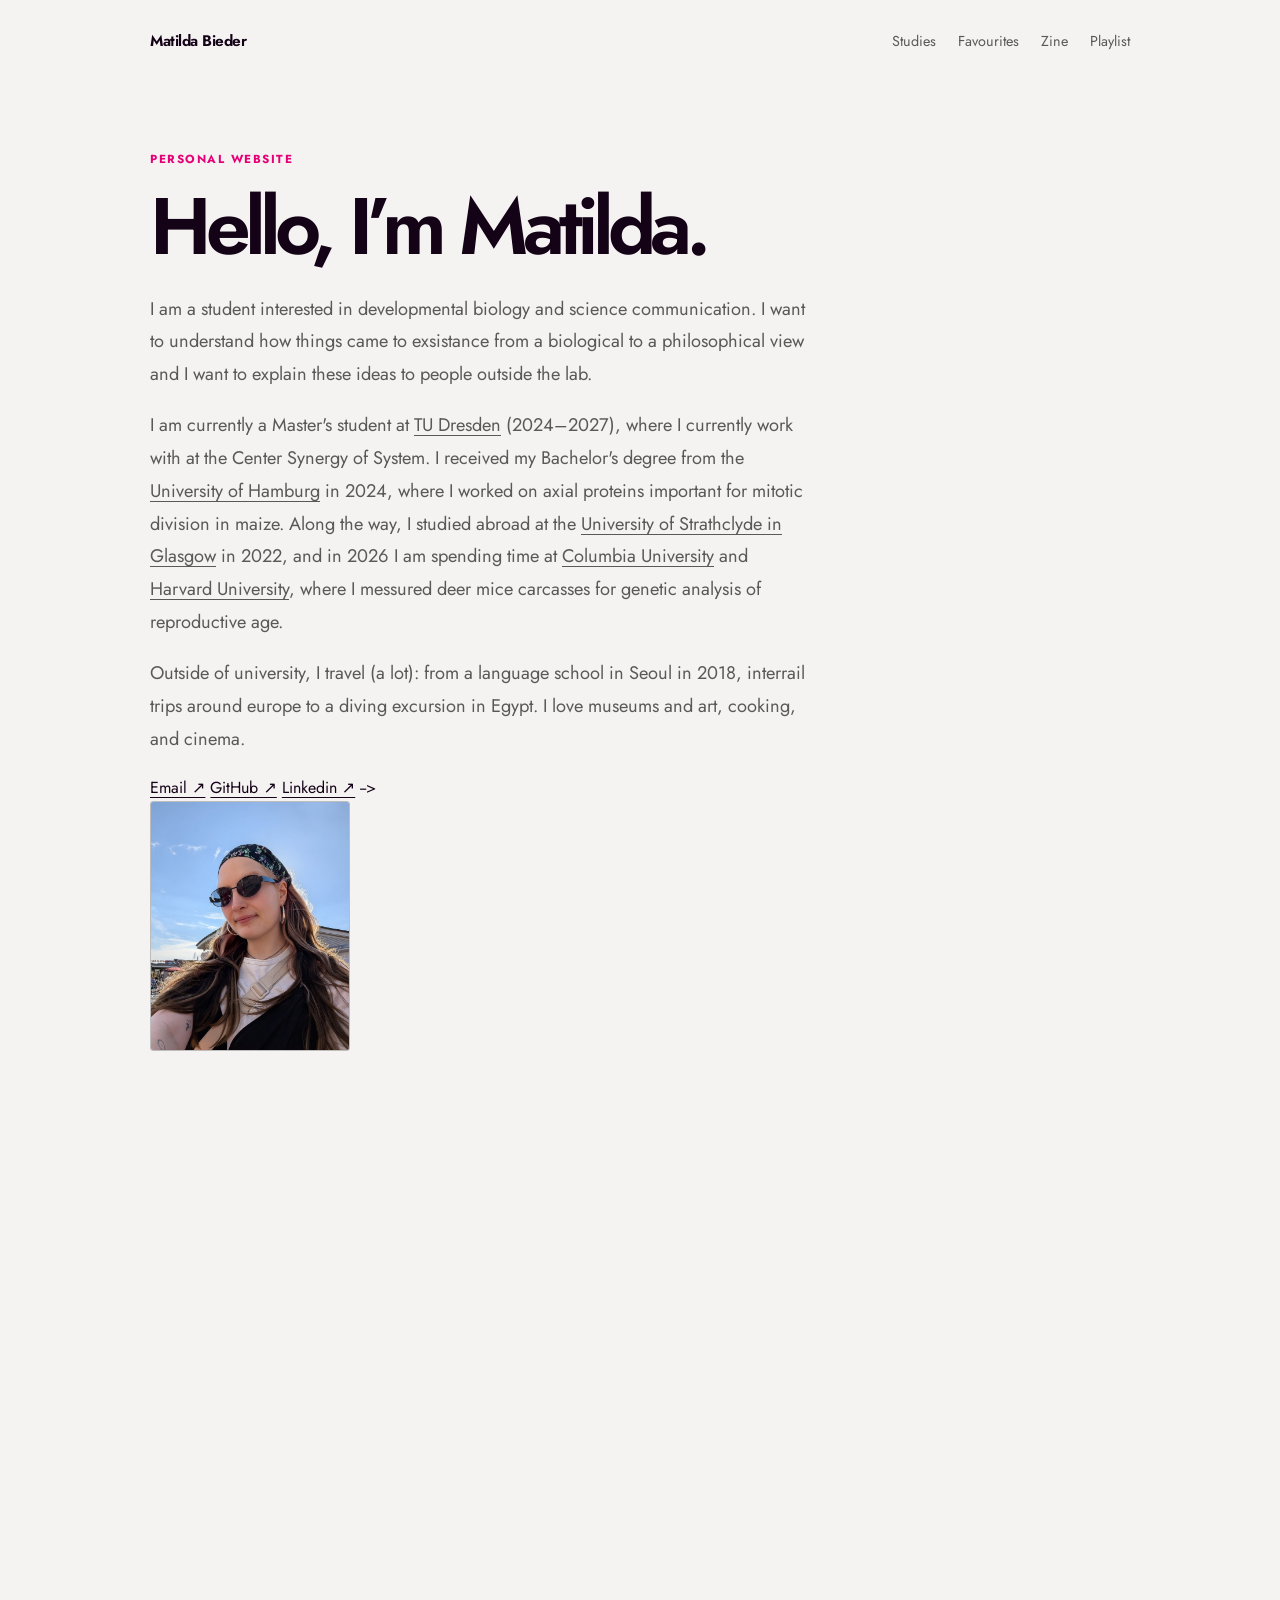
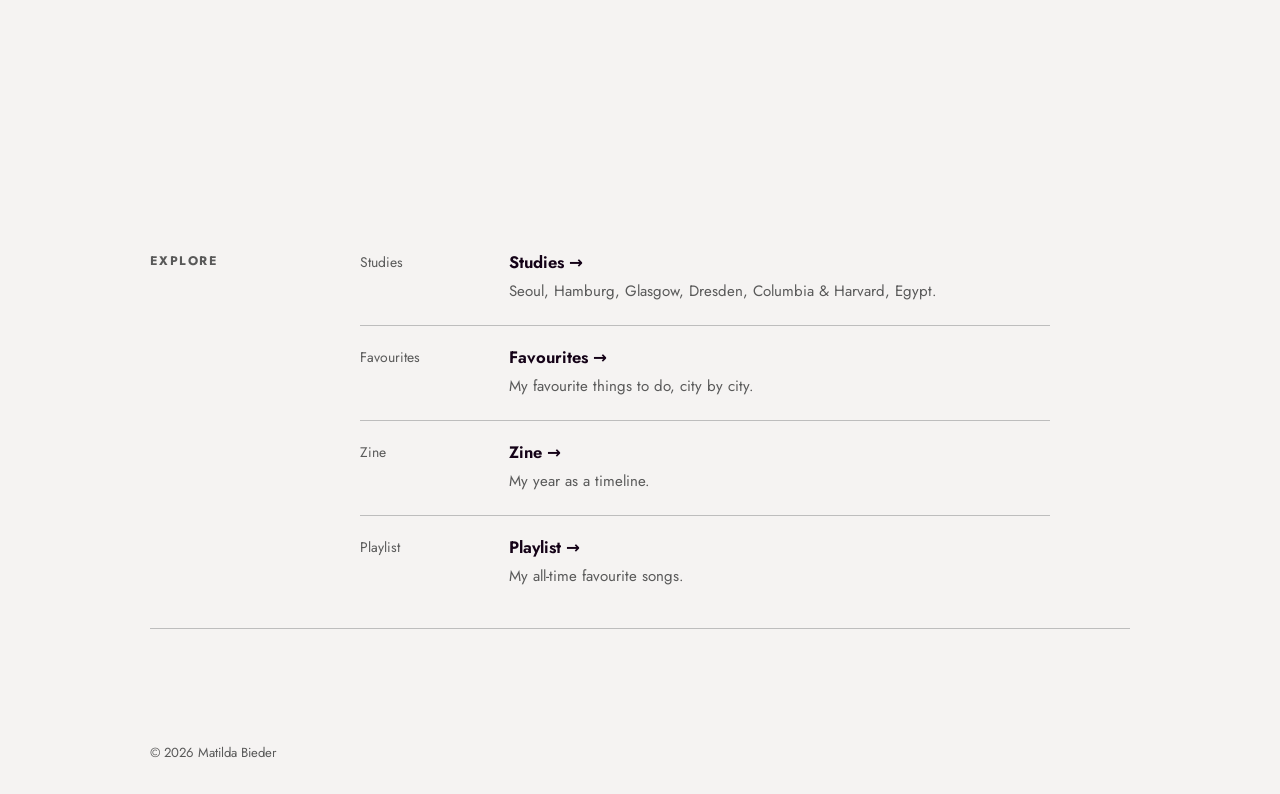
==== index.html @ f721599d "Lets try again" ====
<!doctype html>
<html lang="en">
<head>
  <meta charset="utf-8">
  <meta name="viewport" content="width=device-width, initial-scale=1">
  <meta name="description" content="Matilda Bieder – student interested in developmental biology and science communication.">
  <title>Matilda Bieder</title>
  <link rel="stylesheet" href="style.css">
</head>
<body>
  <header>
    <div class="wrap nav">
      <a class="brand" href="index.html">Matilda Bieder</a>
      <nav aria-label="Main navigation">
        <a href="studies.html">Studies</a>
        <a href="favourites.html">Favourites</a>
        <a href="zine.html">Zine</a>
        <a href="playlist.html">Playlist</a>
      </nav>
    </div>
  </header>

  <main class="wrap">
    <div class="hero">
      <div>
        <div class="eyebrow">Personal website</div>
        <h1>Hello, I’m Matilda.</h1>
            <p class="intro">
              I am a student interested in developmental biology and science communication.
              I want to understand how things came to exsistance from a biological to a philosophical view and I want to explain these ideas to people outside the lab.
            </p>
            
            <p class="intro">
              I am currently a Master's student at <a href="https://tu-dresden.de">TU Dresden</a> (2024–2027),
              where I currently work with at the Center Synergy of System. I received my Bachelor's degree from the
              <a href="https://www.uni-hamburg.de">University of Hamburg</a> in 2024, where I worked on axial proteins important for mitotic division in maize.
              Along the way, I studied abroad at the <a href="https://www.strath.ac.uk">University of Strathclyde in Glasgow</a> in 2022,
              and in 2026 I am spending time at <a href="https://www.columbia.edu">Columbia University</a>
              and <a href="https://www.harvard.edu">Harvard University</a>, where I messured deer mice carcasses for genetic analysis of reproductive age.
            </p>
                     <p class="intro">
              Outside of university, I travel (a lot): from a language school in Seoul in 2018, interrail trips around europe to a
              diving excursion in Egypt. I love museums and art, cooking, and cinema. 
            </p>
          <a href="mailto:matilda.de">Email ↗</a>
          <a href="https://github.com/matildamdb">GitHub ↗</a>
          <a href="https://github.com/matildamdb">Linkedin ↗</a>
          -->
        </div>
      </div>
        <div class="portrait">
        <img src="picture/Matilda/Matilda_Bieder_selfie_1.jpg" alt="Selfie of Matilda">
      </div>
    </div>

<div style="height:50rem"></div>

    <section>
      <div class="section-head">
        <h2>Explore</h2>
        <div class="section-body">
        <div class="item">
          <div class="date">Studies</div>
          <div>
            <h3><a href="studies.html">Studies →</a></h3>
            <p>Seoul, Hamburg, Glasgow, Dresden, Columbia &amp; Harvard, Egypt.</p>
          </div>
        </div>
        <div class="item">
          <div class="date">Favourites</div>
          <div>
            <h3><a href="favourites.html">Favourites →</a></h3>
            <p>My favourite things to do, city by city.</p>
          </div>
        </div>
        <div class="item">
          <div class="date">Zine</div>
          <div>
            <h3><a href="zine.html">Zine →</a></h3>
            <p>My year as a timeline.</p>
          </div>
        </div>
        <div class="item">
          <div class="date">Playlist</div>
          <div>
            <h3><a href="playlist.html">Playlist →</a></h3>
            <p>My all-time favourite songs.</p>
          </div>
        </div>
        </div>
      </div>
    </section>
  </main>

  <footer>
    <div class="wrap footer-inner">
      <span>© <span id="year">2026</span> Matilda Bieder</span>
    </div>
  </footer>
  <script>document.getElementById("year").textContent = new Date().getFullYear();</script>
</body>
</html>
---- style.css ----
@import url("https://fonts.googleapis.com/css2?family=Jost:wght@400..700&display=swap");

/* ---------- Basis ---------- */
:root{--paper:#f5f3f2;--ink:#140217;--muted:#595959;--line:#bdbdbd;--accent:#e60077;--max:980px}
*{box-sizing:border-box}
html{scroll-behavior:smooth}
body{margin:0;background:var(--paper);color:var(--ink);font:16px/1.7 Jost,system-ui,sans-serif;-webkit-font-smoothing:antialiased}
a{color:inherit;text-underline-offset:4px}
a:hover{color:var(--accent)}
.wrap{width:min(var(--max),calc(100% - 44px));margin:0 auto}
main{padding:76px 0 90px}

/* ---------- Kopfzeile & Navigation ---------- */
header{padding:28px 0 20px}
.nav{display:flex;justify-content:space-between;align-items:center;gap:24px}
.brand{font-size:.96rem;font-weight:650;letter-spacing:-.03em;text-decoration:none}
nav{display:flex;gap:22px;flex-wrap:wrap}
nav a{color:var(--muted);font-size:.9rem;text-decoration:none}
nav a:hover,nav a[aria-current="page"]{color:var(--ink)}
nav a[aria-current="page"]{border-bottom:1px solid var(--ink);padding-bottom:2px}

/* ---------- Startseite ---------- */
.hero{display:grid;grid-template-columns:minmax(0,1fr) 210px;gap:3rem;align-items:start}
.eyebrow{color:var(--accent);text-transform:uppercase;letter-spacing:.13em;font-size:.73rem;font-weight:700}
h1{font-size:clamp(2.7rem,7vw,5rem);letter-spacing:-.075em;line-height:1.02;font-weight:620;margin:16px 0 25px;max-width:720px}
h1.page{font-size:clamp(2.2rem,5vw,3.4rem);margin:0 0 50px}
.intro{font-size:1.14rem;line-height:1.8;color:var(--muted);max-width:660px}
.links{display:flex;gap:18px;flex-wrap:wrap;margin-top:25px;font-size:.92rem}
.links a{text-decoration:none;border-bottom:1px solid var(--line);padding-bottom:3px}
.portrait{width:200px;height:250px;border:1px solid var(--line);border-radius:3px;overflow:hidden}
.portrait img{width:100%;height:100%;object-fit:cover;display:block}

/* ---------- Bereiche & Einträge ---------- */
section{margin-top:64px}
section:first-of-type{margin-top:0}
.section-head{display:grid;grid-template-columns:180px minmax(0,1fr);gap:30px;padding-bottom:18px;border-bottom:1px solid var(--line)}
h2{margin:0;font-size:.78rem;text-transform:uppercase;letter-spacing:.12em;color:var(--muted);font-weight:700}
.section-body{max-width:690px}
.section-body>p:first-child{margin-top:0}

.item{display:grid;grid-template-columns:125px 1fr;gap:24px;padding:20px 0;border-bottom:1px solid var(--line)}
.item:first-of-type{padding-top:0}
.item:last-child{border-bottom:0}
.item h3{font-size:1.04rem;line-height:1.4;margin:0 0 5px;font-weight:650}
.item h3 a{text-decoration:none}
.item p{margin:0;color:var(--muted);font-size:.94rem}
.date{color:var(--muted);font-size:.87rem}
.tag{display:inline-block;border:1px solid var(--line);border-radius:999px;padding:3px 9px;color:var(--muted);font-size:.76rem;margin:10px 5px 0 0}

/* ---------- Zine-Timeline ---------- */
.timeline{border-left:1px solid var(--line);padding-left:16px;margin-left:4px}
.timeline .item{position:relative}
.timeline .item::before{content:"";position:absolute;left:-17px;top:30px;width:7px;height:7px;border-radius:50%;background:var(--accent)}
.timeline .item:first-of-type::before{top:10px}

/* ---------- Sonstiges ---------- */
iframe{width:100%;border:0;border-radius:12px}
code{font-size:.88em;background:rgba(0,0,0,.06);padding:1px 5px;border-radius:3px}
footer{padding:23px 0 30px;color:var(--muted);font-size:.82rem}
.footer-inner{display:flex;justify-content:space-between;gap:16px;flex-wrap:wrap}

/* ---------- Handy ---------- */
@media (max-width:680px){
  .wrap{width:min(100% - 32px,var(--max))}
  main{padding:48px 0 64px}
  header{padding-top:20px}
  .nav{flex-direction:column;align-items:flex-start;gap:12px}
  nav{gap:15px}
  .hero{grid-template-columns:1fr;gap:28px}
  .portrait{width:160px;height:200px}
  .section-head,.item{grid-template-columns:1fr;gap:12px}
  .item{gap:4px}
  .timeline .item::before{top:12px}
  .timeline .item:first-of-type::before{top:-6px}
  h1{font-size:clamp(2.8rem,15vw,4.3rem)}
}
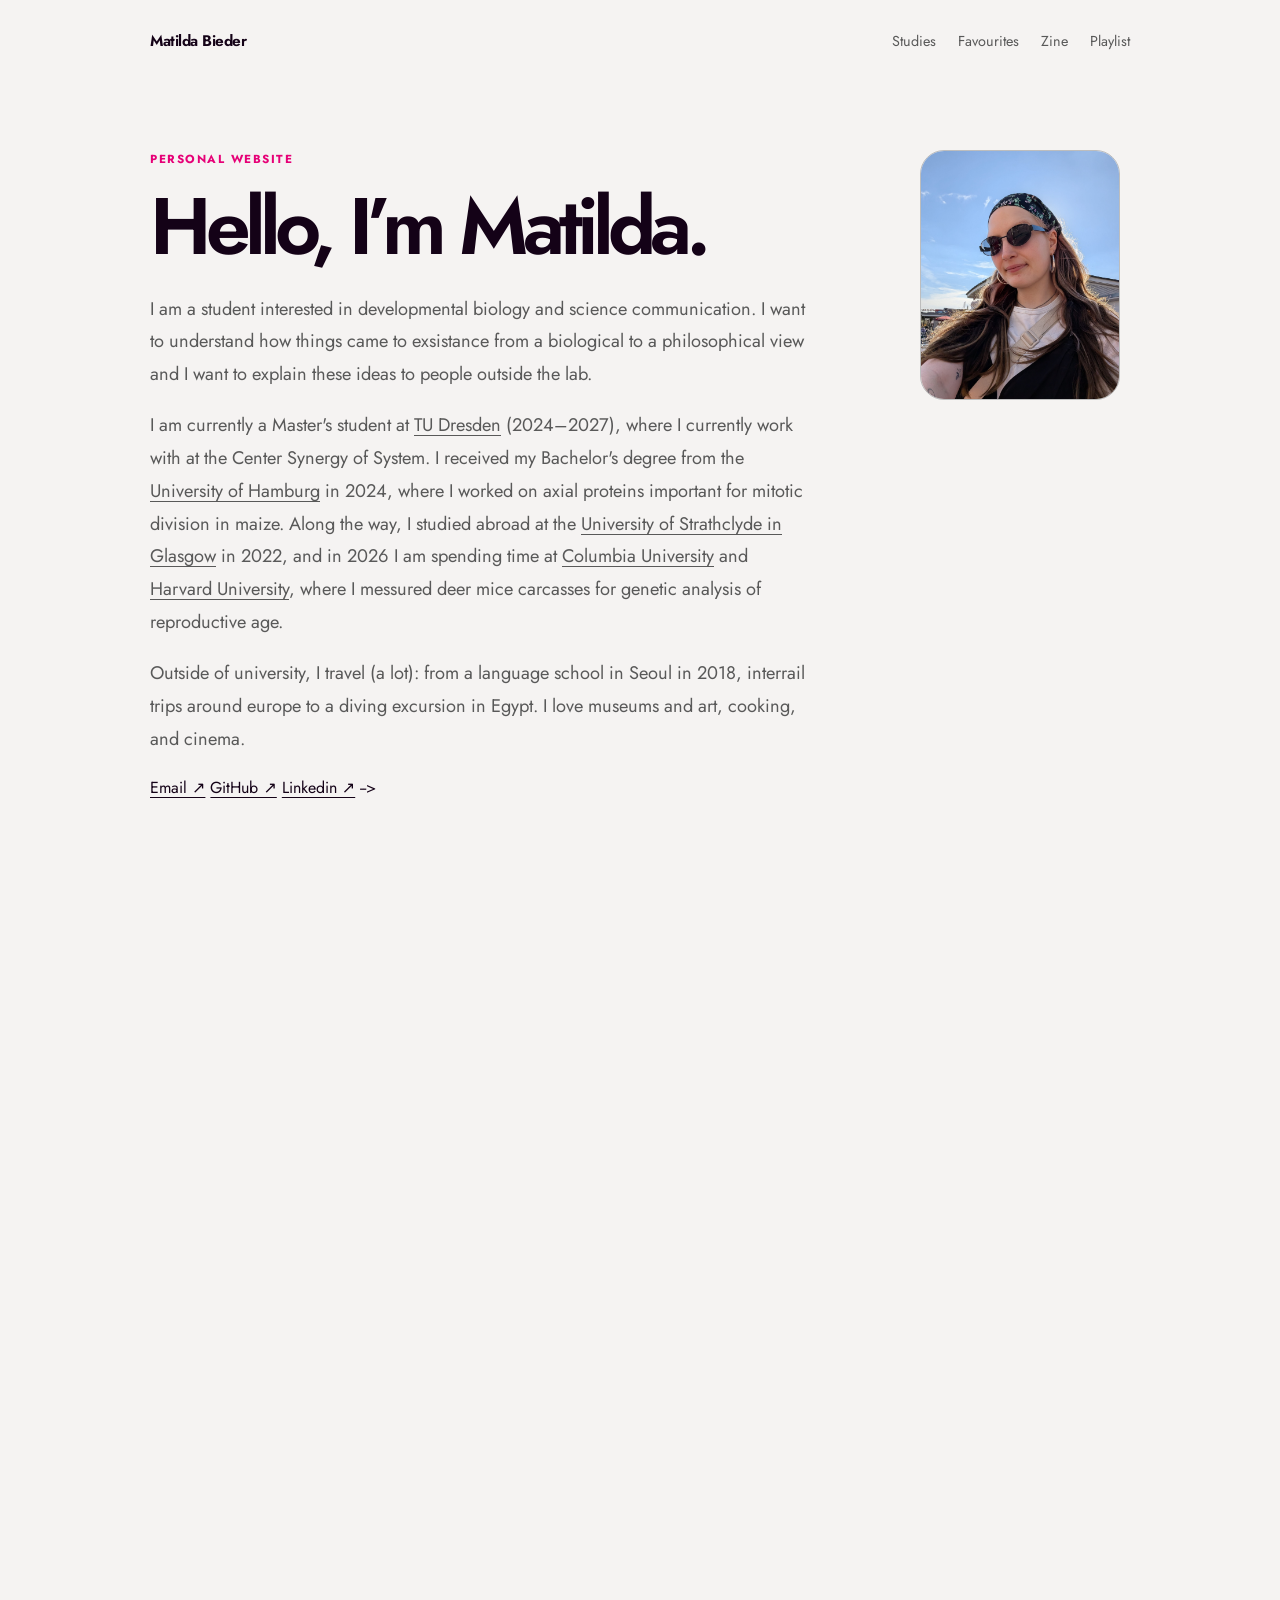
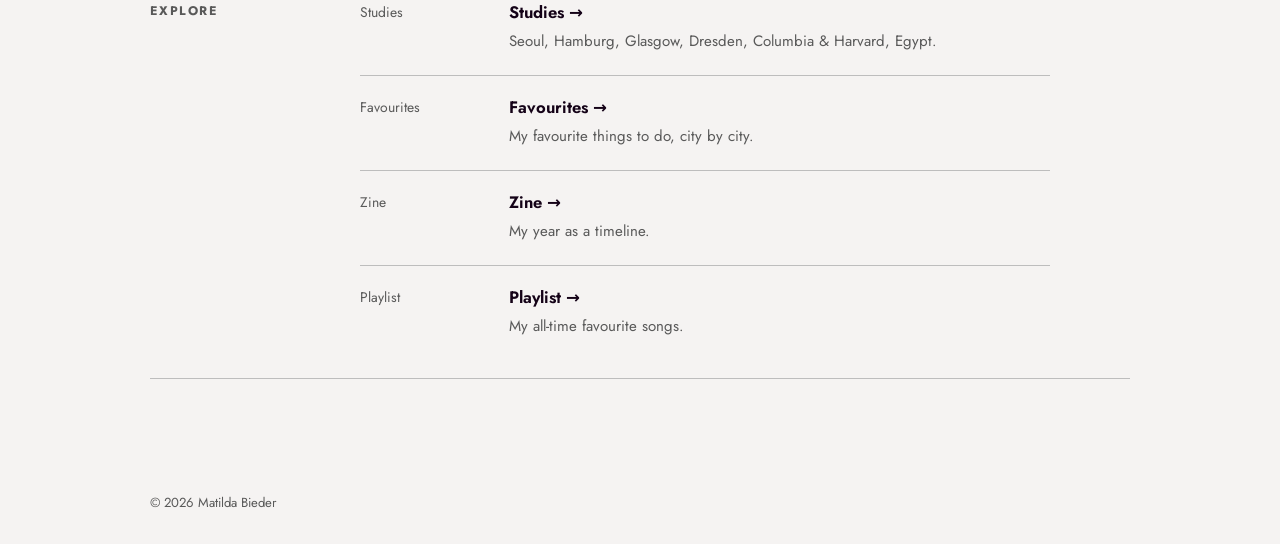
==== commit 40040015: "bild" ====
--- a/index.html
+++ b/index.html
@@ -47,7 +47,6 @@
           <a href="https://github.com/matildamdb">Linkedin ↗</a>
           -->
         </div>
-      </div>
         <div class="portrait">
         <img src="picture/Matilda/Matilda_Bieder_selfie_1.jpg" alt="Selfie of Matilda">
       </div>
--- a/style.css
+++ b/style.css
@@ -27,7 +27,7 @@
 .intro{font-size:1.14rem;line-height:1.8;color:var(--muted);max-width:660px}
 .links{display:flex;gap:18px;flex-wrap:wrap;margin-top:25px;font-size:.92rem}
 .links a{text-decoration:none;border-bottom:1px solid var(--line);padding-bottom:3px}
-.portrait{width:200px;height:250px;border:1px solid var(--line);border-radius:3px;overflow:hidden}
+.portrait{width:200px;height:250px;border:1px solid var(--line);border-radius:24px;overflow:hidden}
 .portrait img{width:100%;height:100%;object-fit:cover;display:block}
 
 /* ---------- Bereiche & Einträge ---------- */
@@ -54,7 +54,7 @@
 .timeline .item:first-of-type::before{top:10px}
 
 /* ---------- Sonstiges ---------- */
-iframe{width:100%;border:0;border-radius:12px}
+iframe{width:100%;border:0;border-radius:24px}
 code{font-size:.88em;background:rgba(0,0,0,.06);padding:1px 5px;border-radius:3px}
 footer{padding:23px 0 30px;color:var(--muted);font-size:.82rem}
 .footer-inner{display:flex;justify-content:space-between;gap:16px;flex-wrap:wrap}
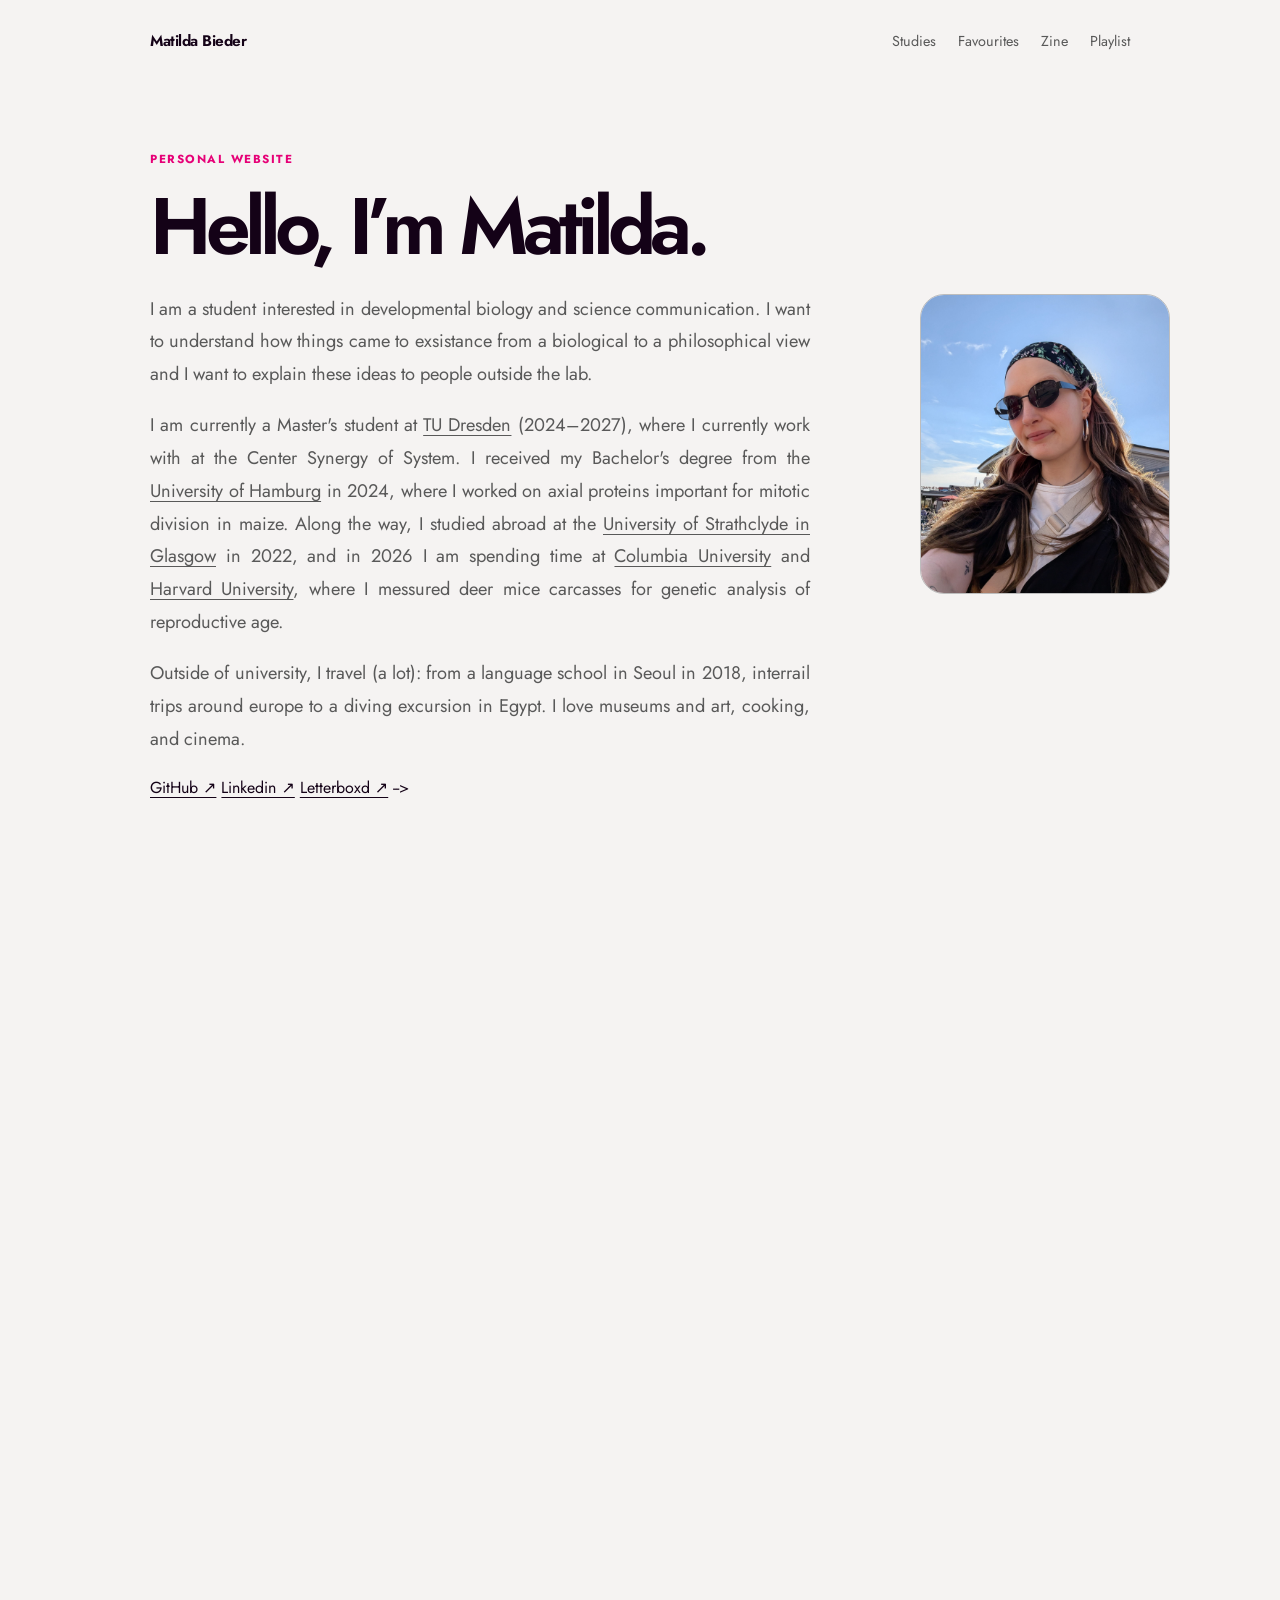
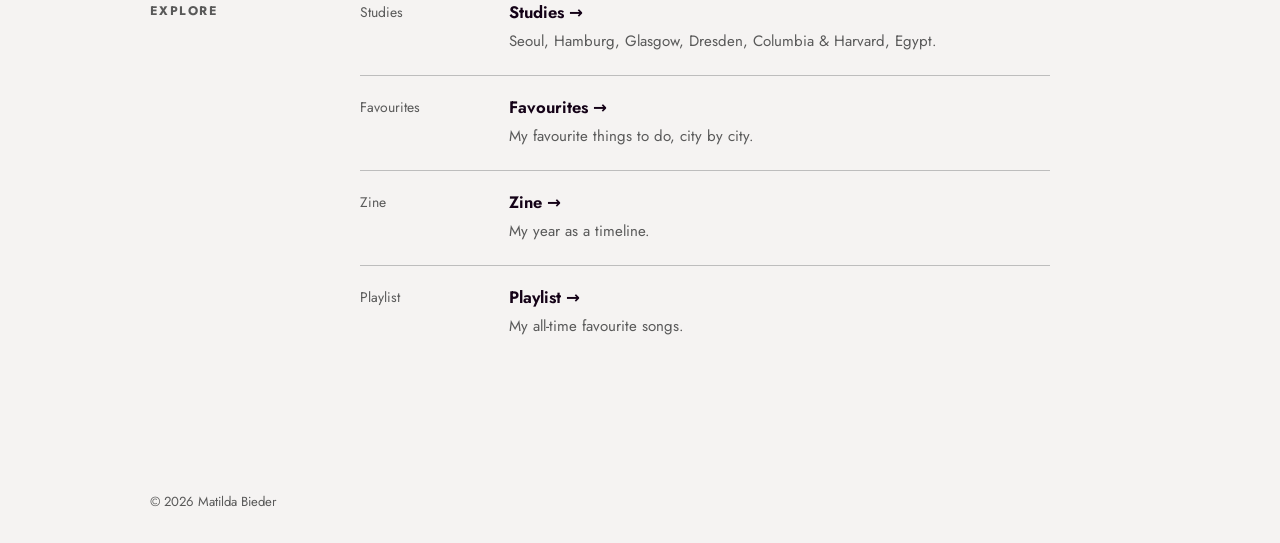
==== commit 07b73ea3: "more changes" ====
--- a/index.html
+++ b/index.html
@@ -42,9 +42,10 @@
               Outside of university, I travel (a lot): from a language school in Seoul in 2018, interrail trips around europe to a
               diving excursion in Egypt. I love museums and art, cooking, and cinema. 
             </p>
-          <a href="mailto:matilda.de">Email ↗</a>
+          <!-- <a href="mailto:matilda.de">Email ↗</a> -->
           <a href="https://github.com/matildamdb">GitHub ↗</a>
-          <a href="https://github.com/matildamdb">Linkedin ↗</a>
+          <a href="https://www.linkedin.com/in/matilda-bieder-97435a254">Linkedin ↗</a>
+          <a href="https://letterboxd.com/matildamdb/">Letterboxd ↗</a>
           -->
         </div>
         <div class="portrait">
--- a/style.css
+++ b/style.css
@@ -1,14 +1,26 @@
-@import url("https://fonts.googleapis.com/css2?family=Jost:wght@400..700&display=swap");
+@font-face{
+  font-family:"Jost";
+  src:url("fonts/Jost-VariableFont_wght.ttf") format("truetype");
+  font-weight:100 900;
+  font-style:normal;
+  font-display:swap;
+}
 
 /* ---------- Basis ---------- */
 :root{--paper:#f5f3f2;--ink:#140217;--muted:#595959;--line:#bdbdbd;--accent:#e60077;--max:980px}
 *{box-sizing:border-box}
 html{scroll-behavior:smooth}
+html{scrollbar-width:thin;scrollbar-color:var(--ink) transparent}
+::-webkit-scrollbar{width:6px;height:6px}
+::-webkit-scrollbar-track{background:transparent}
+::-webkit-scrollbar-thumb{background:var(--ink);border-radius:3px}
+
 body{margin:0;background:var(--paper);color:var(--ink);font:16px/1.7 Jost,system-ui,sans-serif;-webkit-font-smoothing:antialiased}
 a{color:inherit;text-underline-offset:4px}
 a:hover{color:var(--accent)}
 .wrap{width:min(var(--max),calc(100% - 44px));margin:0 auto}
 main{padding:76px 0 90px}
+p{text-align:justify;hyphens:auto}
 
 /* ---------- Kopfzeile & Navigation ---------- */
 header{padding:28px 0 20px}
@@ -27,7 +39,7 @@
 .intro{font-size:1.14rem;line-height:1.8;color:var(--muted);max-width:660px}
 .links{display:flex;gap:18px;flex-wrap:wrap;margin-top:25px;font-size:.92rem}
 .links a{text-decoration:none;border-bottom:1px solid var(--line);padding-bottom:3px}
-.portrait{width:200px;height:250px;border:1px solid var(--line);border-radius:24px;overflow:hidden}
+.portrait{width:250px;height:300px;border:1px solid var(--line);border-radius:24px;overflow:hidden; margin-top: 9rem; margin-bottom: 3rem}
 .portrait img{width:100%;height:100%;object-fit:cover;display:block}
 
 /* ---------- Bereiche & Einträge ---------- */
@@ -37,6 +49,7 @@
 h2{margin:0;font-size:.78rem;text-transform:uppercase;letter-spacing:.12em;color:var(--muted);font-weight:700}
 .section-body{max-width:690px}
 .section-body>p:first-child{margin-top:0}
+.section-head{border-bottom:0}
 
 .item{display:grid;grid-template-columns:125px 1fr;gap:24px;padding:20px 0;border-bottom:1px solid var(--line)}
 .item:first-of-type{padding-top:0}
@@ -46,6 +59,7 @@
 .item p{margin:0;color:var(--muted);font-size:.94rem}
 .date{color:var(--muted);font-size:.87rem}
 .tag{display:inline-block;border:1px solid var(--line);border-radius:999px;padding:3px 9px;color:var(--muted);font-size:.76rem;margin:10px 5px 0 0}
+.header-img{width:100%;height:100%;object-fit:cover;display:block;margin-bottom:3rem;border-radius:24px}
 
 /* ---------- Zine-Timeline ---------- */
 .timeline{border-left:1px solid var(--line);padding-left:16px;margin-left:4px}
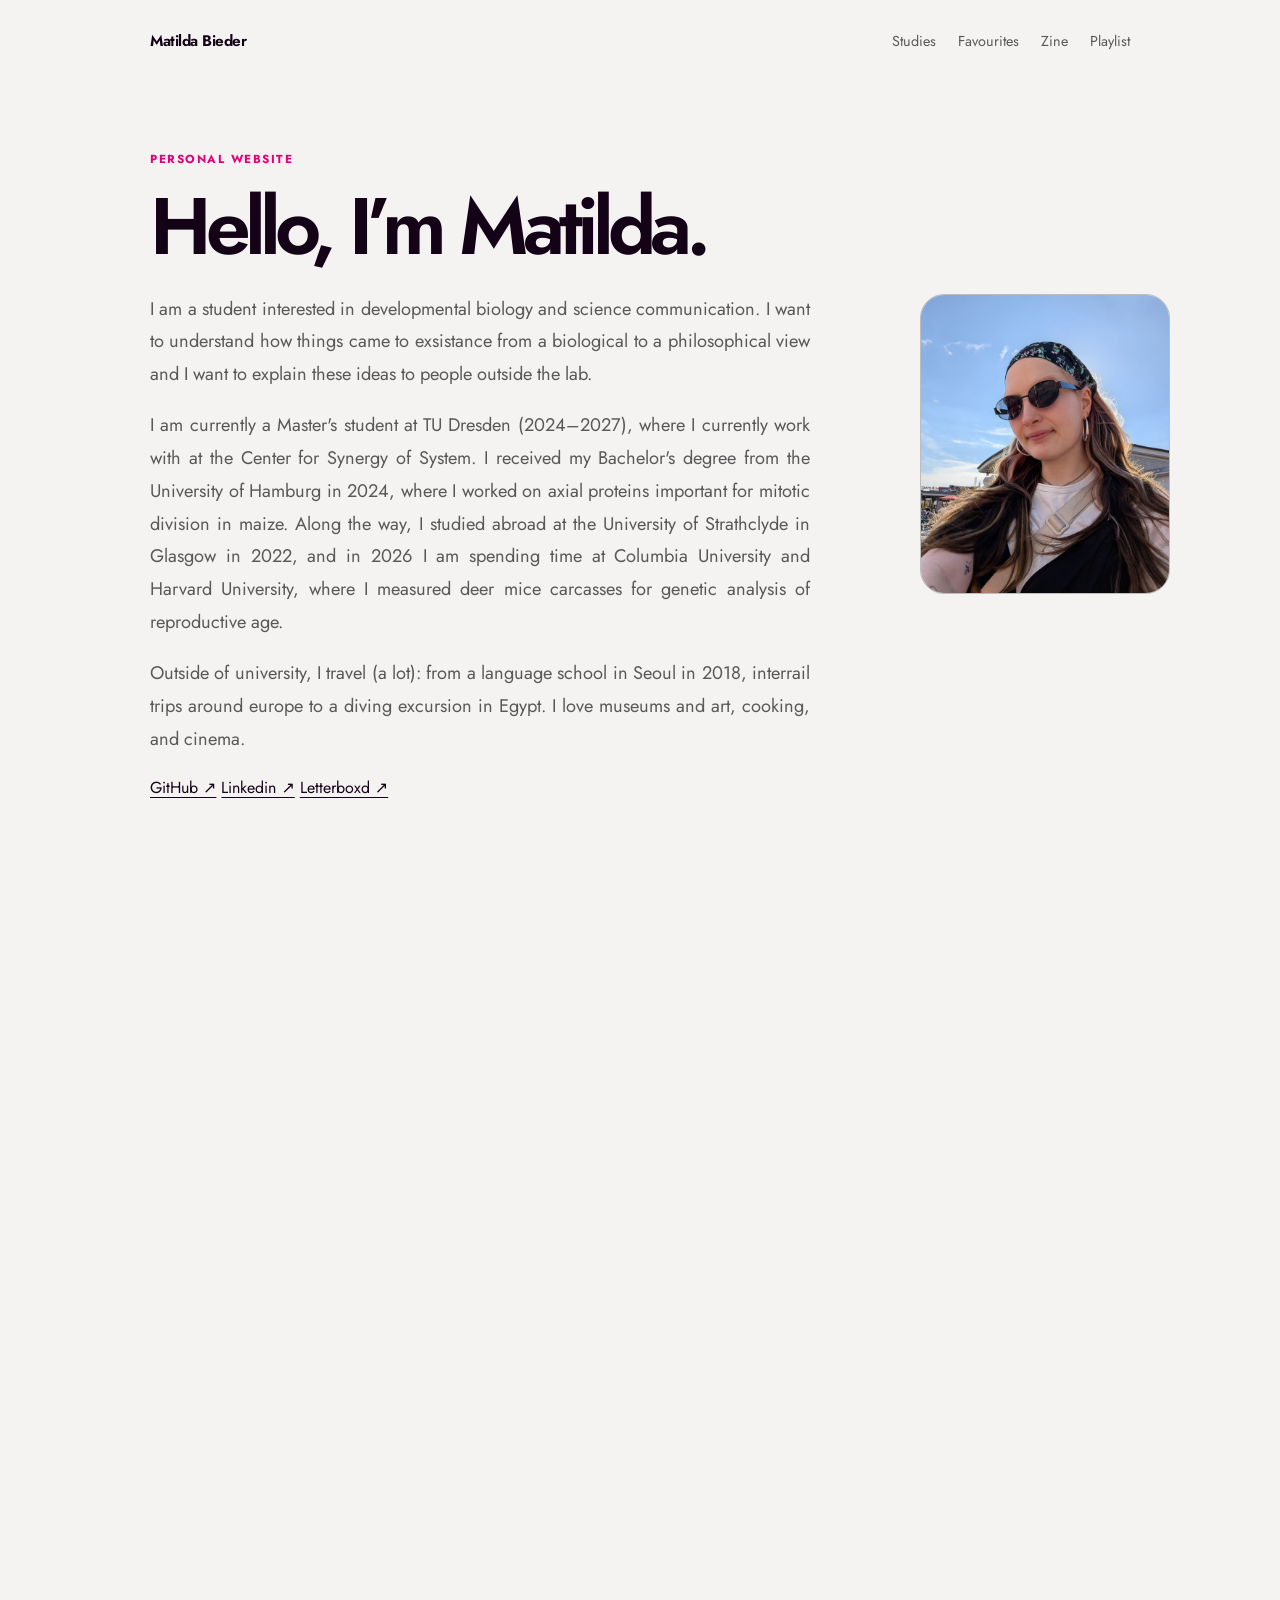
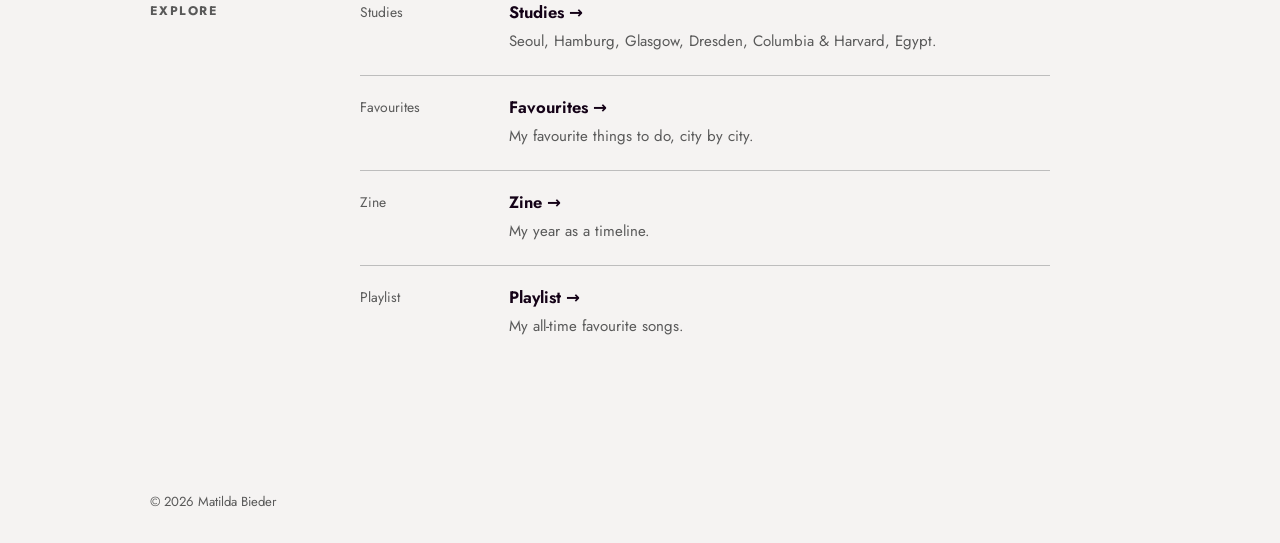
==== commit e697d213: "Last change for today" ====
--- a/index.html
+++ b/index.html
@@ -31,14 +31,14 @@
             </p>
             
             <p class="intro">
-              I am currently a Master's student at <a href="https://tu-dresden.de">TU Dresden</a> (2024–2027),
-              where I currently work with at the Center Synergy of System. I received my Bachelor's degree from the
-              <a href="https://www.uni-hamburg.de">University of Hamburg</a> in 2024, where I worked on axial proteins important for mitotic division in maize.
-              Along the way, I studied abroad at the <a href="https://www.strath.ac.uk">University of Strathclyde in Glasgow</a> in 2022,
-              and in 2026 I am spending time at <a href="https://www.columbia.edu">Columbia University</a>
-              and <a href="https://www.harvard.edu">Harvard University</a>, where I messured deer mice carcasses for genetic analysis of reproductive age.
-            </p>
-                     <p class="intro">
+            I am currently a Master's student at TU Dresden (2024–2027),
+            where I currently work with at the Center for Synergy of System. I received my Bachelor's degree from the
+            University of Hamburg in 2024, where I worked on axial proteins important for mitotic division in maize.
+            Along the way, I studied abroad at the University of Strathclyde in Glasgow in 2022,
+            and in 2026 I am spending time at Columbia University
+            and Harvard University, where I measured deer mice carcasses for genetic analysis of reproductive age.
+          </p>
+              <p class="intro">
               Outside of university, I travel (a lot): from a language school in Seoul in 2018, interrail trips around europe to a
               diving excursion in Egypt. I love museums and art, cooking, and cinema. 
             </p>
@@ -46,7 +46,7 @@
           <a href="https://github.com/matildamdb">GitHub ↗</a>
           <a href="https://www.linkedin.com/in/matilda-bieder-97435a254">Linkedin ↗</a>
           <a href="https://letterboxd.com/matildamdb/">Letterboxd ↗</a>
-          -->
+    
         </div>
         <div class="portrait">
         <img src="picture/Matilda/Matilda_Bieder_selfie_1.jpg" alt="Selfie of Matilda">
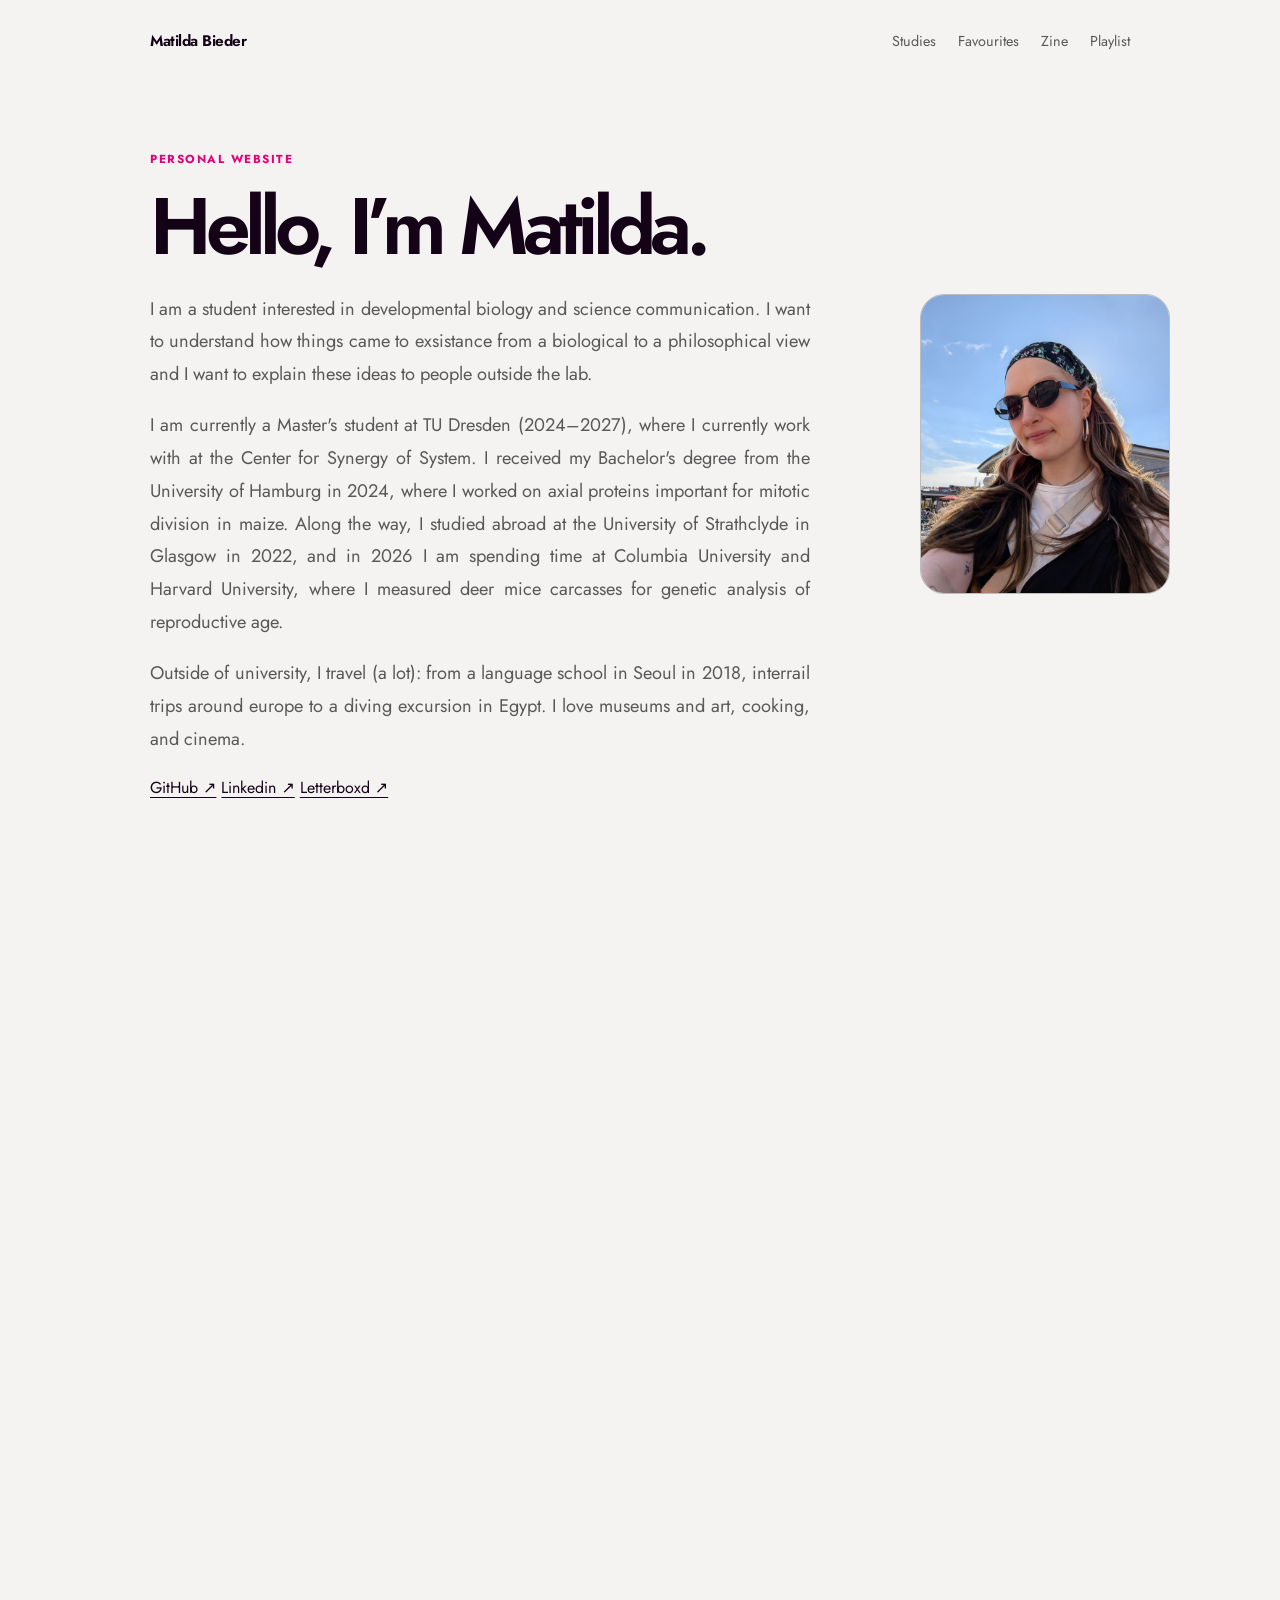
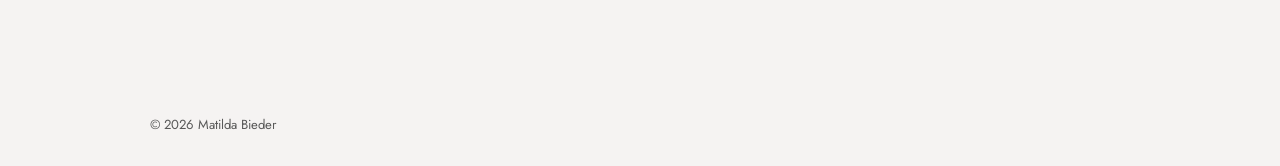
==== commit 6c92e65f: "clean up" ====
--- a/index.html
+++ b/index.html
@@ -54,7 +54,7 @@
     </div>
 
 <div style="height:50rem"></div>
-
+<!-- 
     <section>
       <div class="section-head">
         <h2>Explore</h2>
@@ -89,7 +89,7 @@
         </div>
         </div>
       </div>
-    </section>
+    </section> -->
   </main>
 
   <footer>
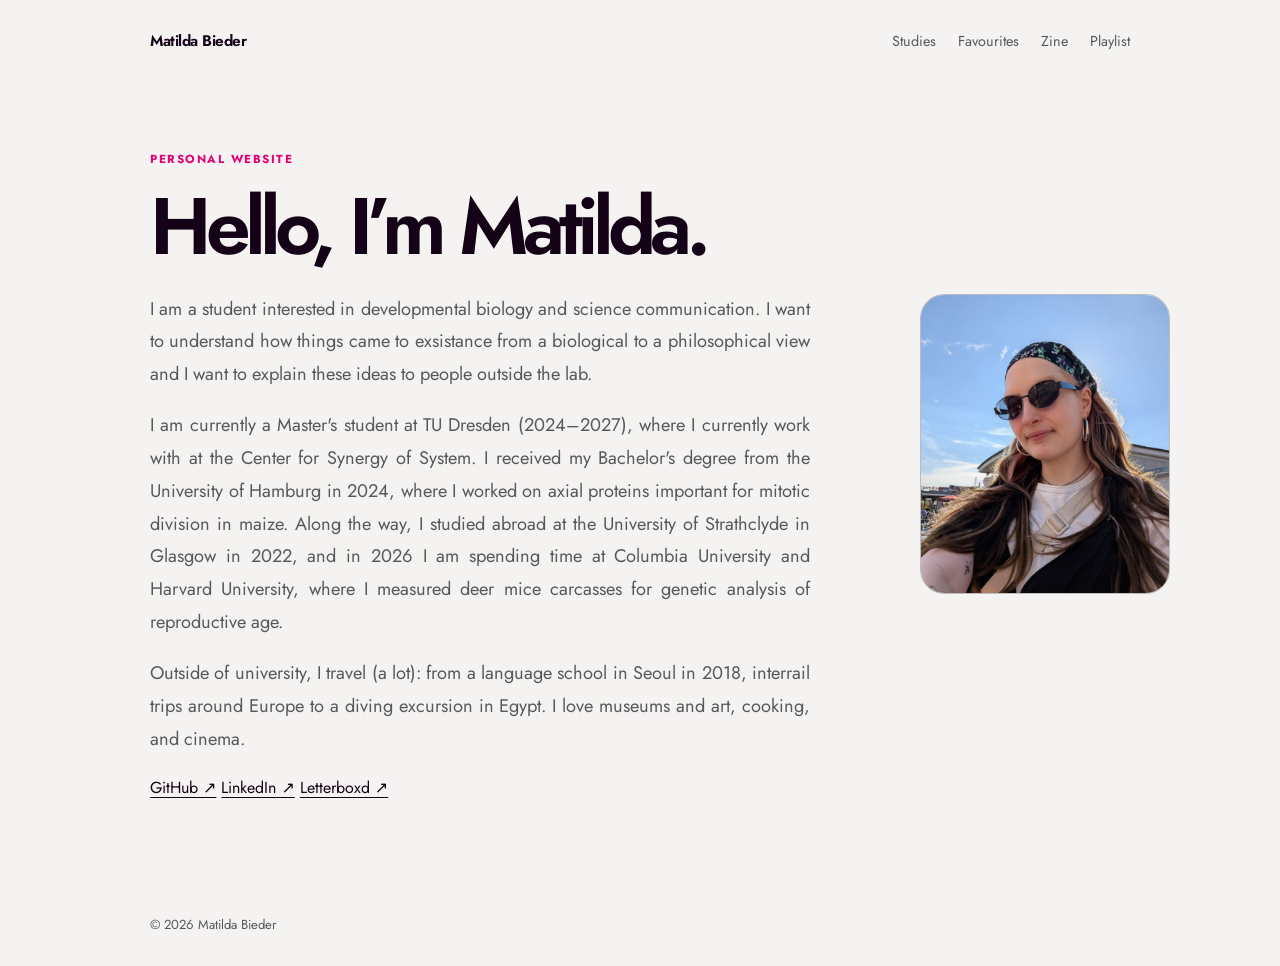
==== commit 9323e539: "Faves" ====
--- a/index.html
+++ b/index.html
@@ -39,12 +39,12 @@
             and Harvard University, where I measured deer mice carcasses for genetic analysis of reproductive age.
           </p>
               <p class="intro">
-              Outside of university, I travel (a lot): from a language school in Seoul in 2018, interrail trips around europe to a
+              Outside of university, I travel (a lot): from a language school in Seoul in 2018, interrail trips around Europe to a
               diving excursion in Egypt. I love museums and art, cooking, and cinema. 
             </p>
           <!-- <a href="mailto:matilda.de">Email ↗</a> -->
           <a href="https://github.com/matildamdb">GitHub ↗</a>
-          <a href="https://www.linkedin.com/in/matilda-bieder-97435a254">Linkedin ↗</a>
+          <a href="https://www.linkedin.com/in/matilda-bieder-97435a254">LinkedIn ↗</a>
           <a href="https://letterboxd.com/matildamdb/">Letterboxd ↗</a>
     
         </div>
@@ -53,7 +53,6 @@
       </div>
     </div>
 
-<div style="height:50rem"></div>
 <!-- 
     <section>
       <div class="section-head">
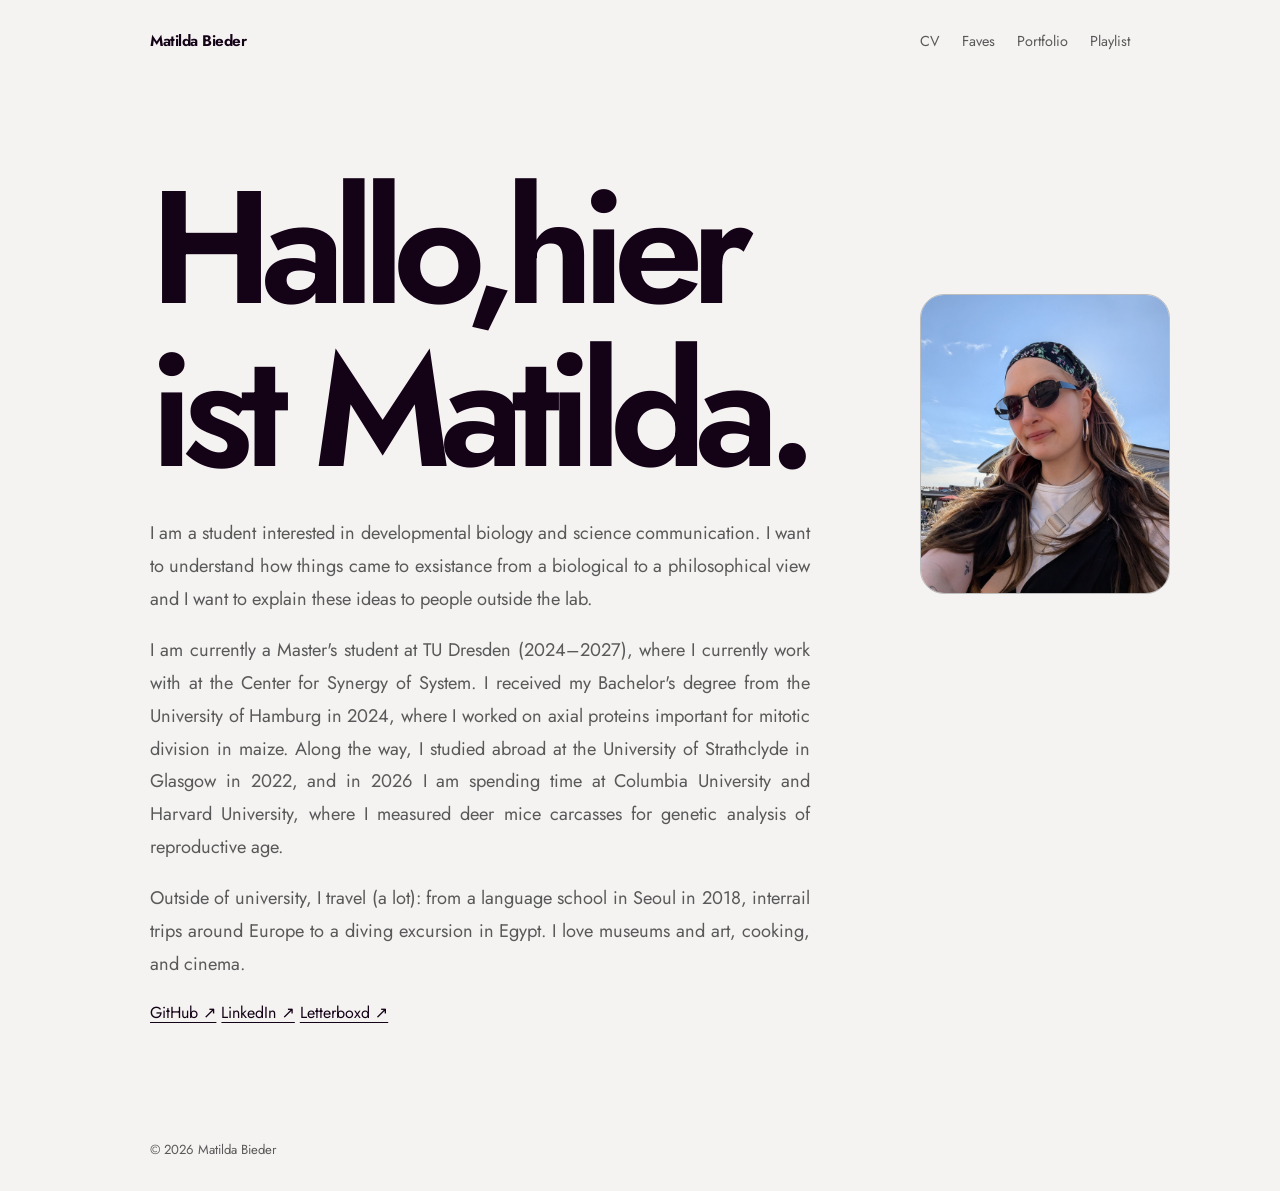
==== commit 221cb11c: "late night fix" ====
--- a/index.html
+++ b/index.html
@@ -12,9 +12,9 @@
     <div class="wrap nav">
       <a class="brand" href="index.html">Matilda Bieder</a>
       <nav aria-label="Main navigation">
-        <a href="studies.html">Studies</a>
-        <a href="favourites.html">Favourites</a>
-        <a href="zine.html">Zine</a>
+        <a href="CV.html">CV</a>
+        <a href="favourites.html">Faves</a>
+        <a href="zine.html">Portfolio</a>
         <a href="playlist.html">Playlist</a>
       </nav>
     </div>
@@ -23,8 +23,8 @@
   <main class="wrap">
     <div class="hero">
       <div>
-        <div class="eyebrow">Personal website</div>
-        <h1>Hello, I’m Matilda.</h1>
+        <div class="eyebrow"></div>
+          <h1 style="font-size:10rem">Hallo,hier ist Matilda.</h1>
             <p class="intro">
               I am a student interested in developmental biology and science communication.
               I want to understand how things came to exsistance from a biological to a philosophical view and I want to explain these ideas to people outside the lab.
--- a/style.css
+++ b/style.css
@@ -45,7 +45,7 @@
 /* ---------- Bereiche & Einträge ---------- */
 section{margin-top:64px}
 section:first-of-type{margin-top:0}
-.section-head{display:grid;grid-template-columns:180px minmax(0,1fr);gap:30px;padding-bottom:18px;border-bottom:1px solid var(--line)}
+.section-head{display:grid;grid-template-columns:25rem minmax(0,1fr);gap:30px;padding-bottom:18px;border-bottom:1px solid var(--line)}
 h2{margin:0;font-size:.78rem;text-transform:uppercase;letter-spacing:.12em;color:var(--muted);font-weight:700}
 .section-body{max-width:690px}
 .section-body>p:first-child{margin-top:0}
